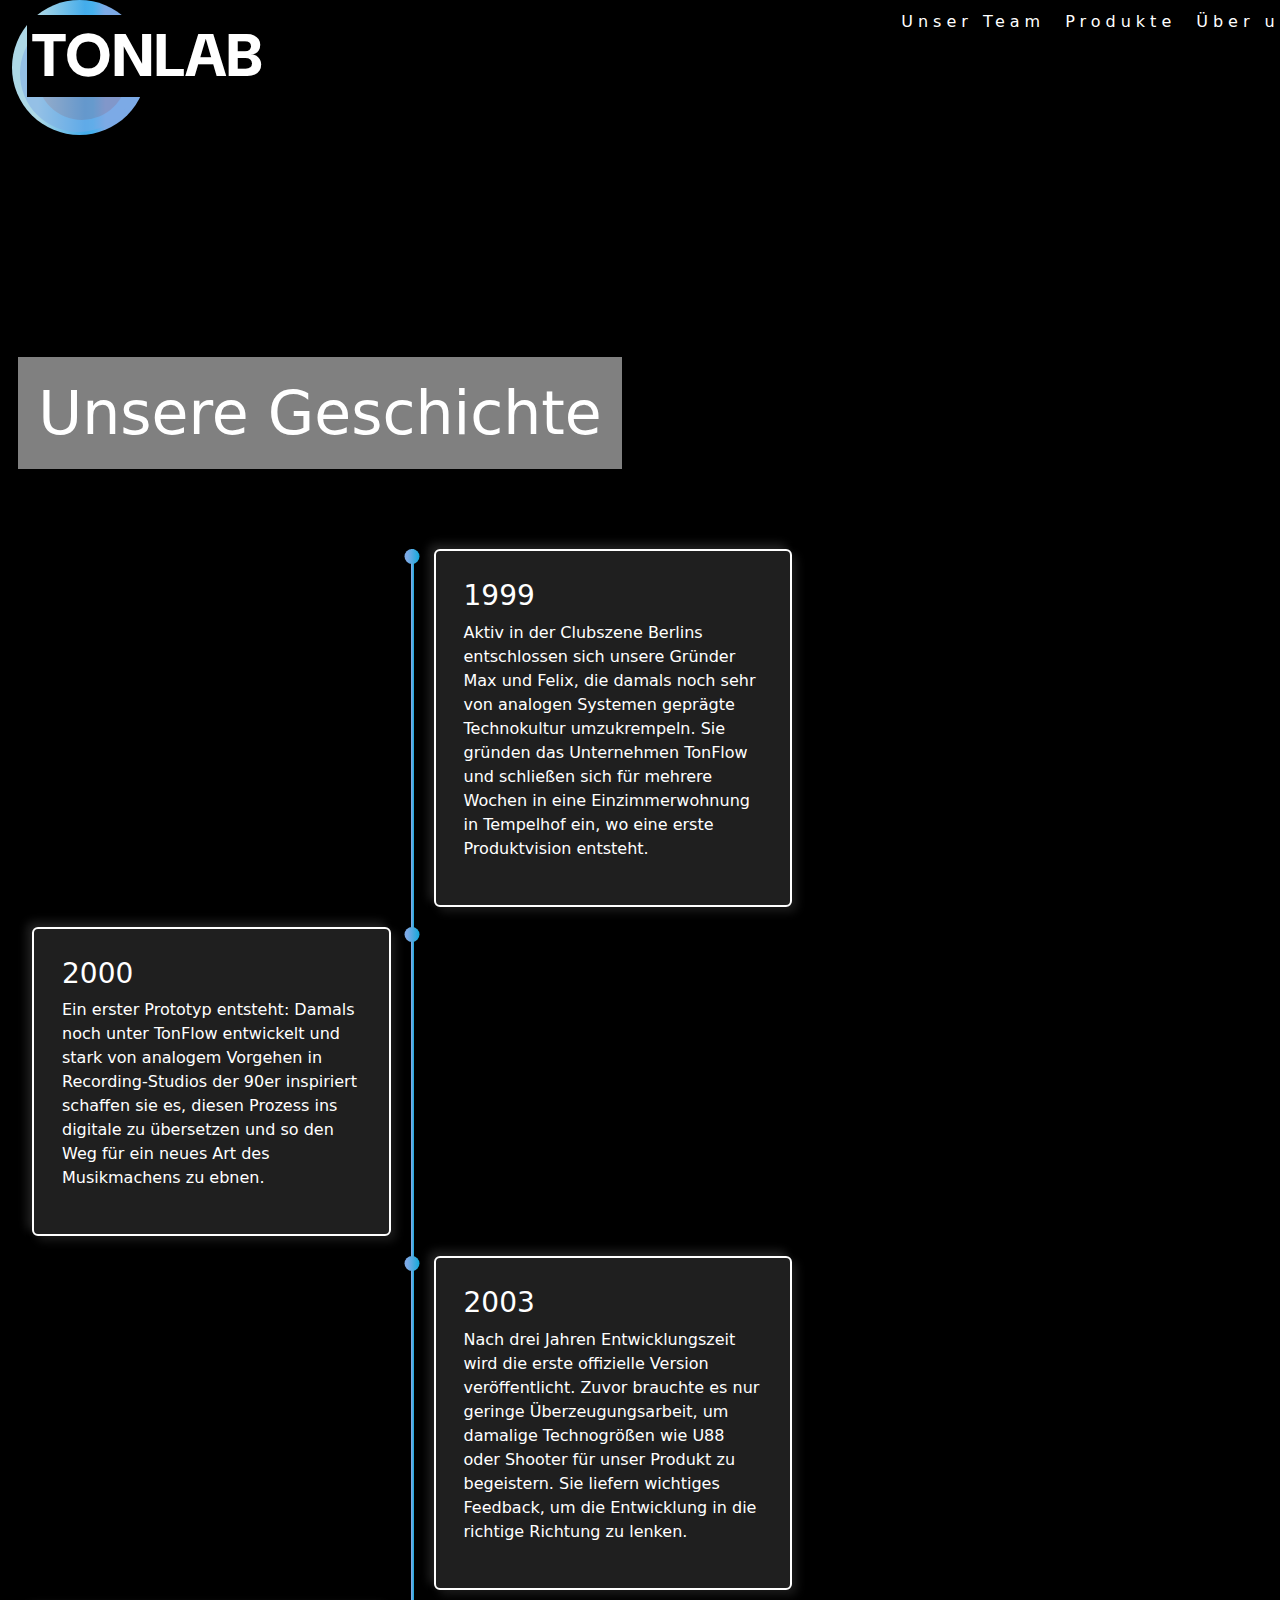
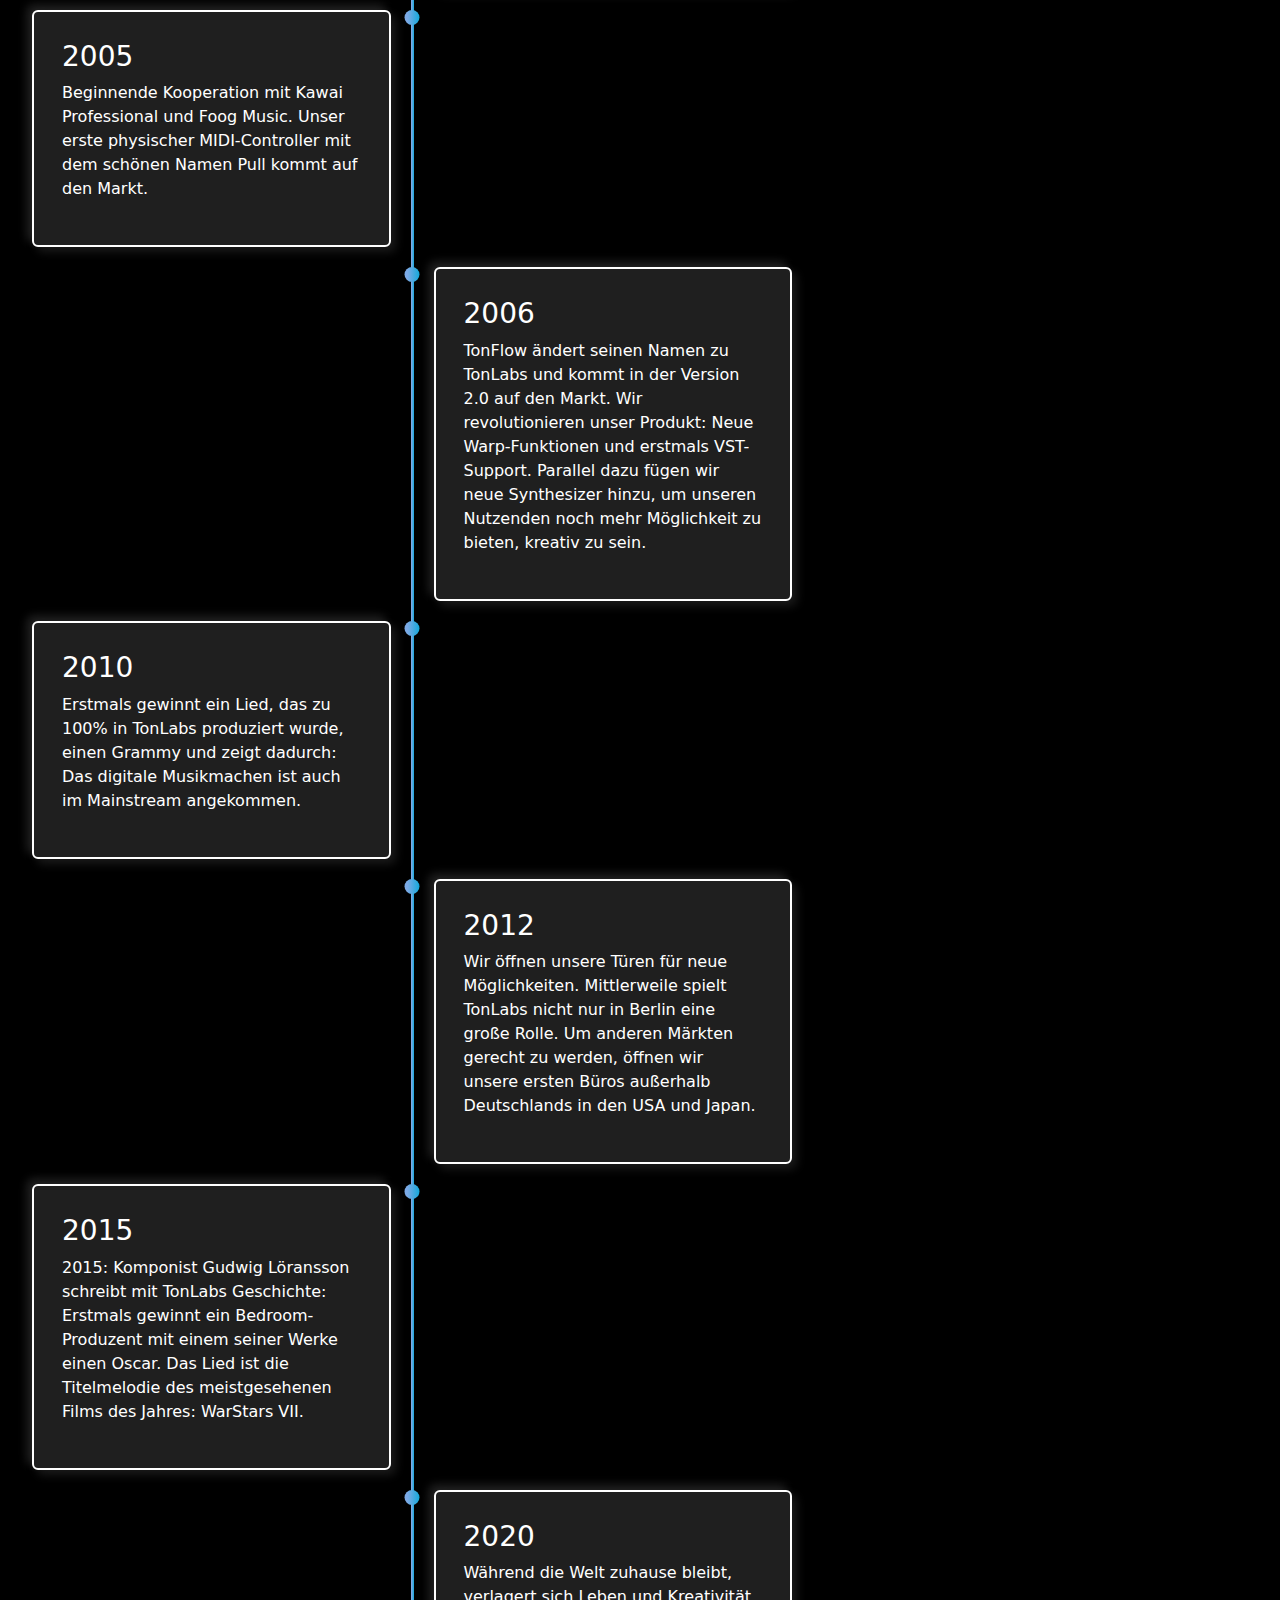
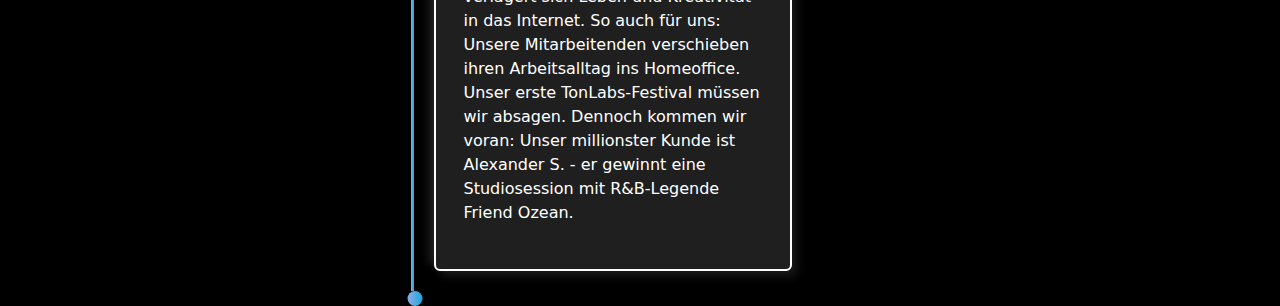
==== geschichte.html @ f63707c1 "Initial commit" ====
<!DOCTYPE html>
<html lang="en">
<head>
    <meta charset="UTF-8">
    <meta name="viewport" content="width=device-width, initial-scale=1.0">
    <link rel="stylesheet" href="css/style.css">
    <link rel="stylesheet" href="css/style2.css">
    <link href="https://cdn.jsdelivr.net/npm/bootstrap@5.3.3/dist/css/bootstrap.min.css" rel="stylesheet" integrity="sha384-QWTKZyjpPEjISv5WaRU9OFeRpok6YctnYmDr5pNlyT2bRjXh0JMhjY6hW+ALEwIH" crossorigin="anonymous">
    <link rel="preconnect" href="https://fonts.googleapis.com">
    <link rel="preconnect" href="https://fonts.gstatic.com" crossorigin>
    <link href="https://fonts.googleapis.com/css2?family=DM+Sans:ital,opsz,wght@0,9..40,100..1000;1,9..40,100..1000&display=swap" rel="stylesheet">
    <title>Firmenhistorie</title>
</head>
<body>
    <div class="container-fluid">
        <div class="row">
            <div class="col-12" id="header-container">
                <div class="nav-div">
                    <div class="logo1">
                        <div class="logo2">
                            <div class="logo3">
                            </div>
                        </div>
                    </div>
                </div>
                <h1 class="tonlab" id="tonlab1" role="button">TONLAB</h1>
                <script>
                    document.getElementById('tonlab1').addEventListener('click', function () {
                        window.location.href = 'index.html';
                    });
                </script>
                <div class="img-container">
                    <nav class="navbar navbar-expand-lg navbar-light" id="nav1">
                        <button class="navbar-toggler" type="button" data-toggle="collapse" data-target="#navbarSupportedContent" aria-controls="navbarSupportedContent" aria-expanded="false" aria-label="Toggle navigation">
                            <span class="navbar-toggler-icon"></span>
                        </button>
                        <div class="collapse navbar-collapse" id="navbarSupportedContent">
                            <ul class="navbar-nav mr-auto">
                                <li class="nav-item active" style="background-color: transparent;">
                                    <a class="nav-link" href="team.html">Unser Team</a>
                                </li>
                                <li class="nav-item">
                                    <a class="nav-link" href="produkte.html">Produkte</a>
                                </li>
                                <li class="nav-item">
                                    <a class="nav-link" href="ueberuns.html">Über uns</a>
                                </li>
                            </ul>
                        </div>
                    </nav>
                </div>
            </div>
        </div>
        <div class="row">
            <div class="col-md-6" style="border: 2px solid black;">
                <div class="intro-div">
                    <h1 class="head1">Unsere Geschichte </h1>
                </div>
            </div>
            <div class="col-md-6">
            </div>
        </div>
        <section class="design-section">
            <div class="timeline">
                <div class="timeline-empty"></div>
                <div class="timeline-middle">
                    <div class="timeline-circle"></div>
                </div>
                <div class="timeline-component timeline-content">
                    <h3>1999</h3>
                    <p>Aktiv in der Clubszene Berlins entschlossen sich unsere Gründer Max und Felix, die damals noch sehr von analogen Systemen geprägte Technokultur umzukrempeln. Sie gründen das Unternehmen TonFlow und schließen sich für mehrere Wochen in eine Einzimmerwohnung in Tempelhof ein, wo eine erste Produktvision entsteht.</p>
                    <div class="additional-content">
                       
                        <img src="geschichte/kipras-streimikis-U2fPDs0_2iI-unsplash.jpg" alt="HTML Image">
                    </div>
                </div>
                <div class="timeline-component timeline-content">
                    <h3>2000</h3>
                    <p>Ein erster Prototyp entsteht: Damals noch unter TonFlow entwickelt und stark von analogem Vorgehen in Recording-Studios der 90er inspiriert schaffen sie es, diesen Prozess ins digitale zu übersetzen und so den Weg für ein neues Art des Musikmachens zu ebnen. </p>
                    <div class="additional-content">
                        
                        <img src="geschichte/amin-asbaghipour-wLJqFMTQfa0-unsplash.jpg" alt="">
                    </div>
                </div>
                <div class="timeline-middle">
                    <div class="timeline-circle"></div>
                </div>
                <div class="timeline-empty"></div>
                <div class="timeline-empty"></div>
                <div class="timeline-middle">
                    <div class="timeline-circle"></div>
                </div>
                <div class="timeline-component timeline-content">
                    <h3>2003</h3>
                    <p>Nach drei Jahren Entwicklungszeit wird die erste offizielle Version veröffentlicht. Zuvor brauchte es nur geringe Überzeugungsarbeit, um damalige Technogrößen wie U88 oder Shooter für unser Produkt zu begeistern. Sie liefern wichtiges Feedback, um die Entwicklung in die richtige Richtung zu lenken.</p>
                    <div class="additional-content">
                       
                        <img src="geschichte/caught-in-joy-blzNr-loZcM-unsplash.jpg" alt="">
                    </div>
                </div>
                <div class="timeline-component timeline-content">
                    <h3>2005</h3>
                    <p>Beginnende Kooperation mit Kawai Professional und Foog Music. Unser erste physischer MIDI-Controller mit dem schönen Namen Pull kommt auf den Markt.</p>
                    <div class="additional-content">
                       
                        <img src="geschichte/Screenshot 2024-07-14 165521.png" alt="">
                    </div>
                </div>
                <div class="timeline-middle">
                    <div class="timeline-circle"></div>
                </div>
                <div class="timeline-empty"></div>
                <div class="timeline-empty"></div>
                <div class="timeline-middle">
                    <div class="timeline-circle"></div>
                </div>
                <div class="timeline-component timeline-content">
                    <h3>2006</h3>
                    <p>TonFlow ändert seinen Namen zu TonLabs und kommt in der Version 2.0 auf den Markt. Wir revolutionieren unser Produkt: Neue Warp-Funktionen und erstmals VST-Support. Parallel dazu fügen wir neue Synthesizer hinzu, um unseren Nutzenden noch mehr Möglichkeit zu bieten, kreativ zu sein.</p>
                    <div class="additional-content">
                       
                        <img src="geschichte/techivation-QkYp37lEc-o-unsplash.jpg" alt="">
                    </div>
                </div>
                <div class="timeline-component timeline-content">
                    <h3>2010</h3>
                    <p>Erstmals gewinnt ein Lied, das zu 100% in TonLabs produziert wurde, einen Grammy und zeigt dadurch: Das digitale Musikmachen ist auch im Mainstream angekommen.</p>
                    <div class="additional-content">
                        
                        <img src="geschichte/de-von-wellesley-bHhwiNSfSQw-unsplash.jpg" alt="">
                    </div>
                </div>
                <div class="timeline-middle">
                    <div class="timeline-circle"></div>
                </div>
                <div class="timeline-empty"></div>
                <div class="timeline-empty"></div>
                <div class="timeline-middle">
                    <div class="timeline-circle"></div>
                </div>
                <div class="timeline-component timeline-content">
                    <h3>2012</h3>
                    <p>Wir öffnen unsere Türen für neue Möglichkeiten. Mittlerweile spielt TonLabs nicht nur in Berlin eine große Rolle. Um anderen Märkten gerecht zu werden, öffnen wir unsere ersten Büros außerhalb Deutschlands in den USA und Japan.</p>
                    <div class="additional-content">
                      
                        <img src="geschichte/babak-habibi-hZyN1JsDOLk-unsplash.jpg" alt="">
                    </div>
                </div>
                <div class="timeline-component timeline-content">
                    <h3>2015</h3>
                    <p>2015: Komponist Gudwig Löransson schreibt mit TonLabs Geschichte: Erstmals gewinnt ein Bedroom-Produzent mit einem seiner Werke einen Oscar. Das Lied ist die Titelmelodie des meistgesehenen Films des Jahres: WarStars VII.</p>
                    <div class="additional-content">
                    
                        <img src="geschichte/cade-roberts-EpIUbeFrqwQ-unsplash.jpg" alt="">
                    </div>
                </div>
                <div class="timeline-middle">
                    <div class="timeline-circle"></div>
                </div>
                <div class="timeline-empty"></div>
                <div class="timeline-empty"></div>
                <div class="timeline-middle">
                    <div class="timeline-circle"></div>
                </div>
                <div class="timeline-component timeline-content">
                    <h3>2020</h3>
                    <p>Während die Welt zuhause bleibt, verlagert sich Leben und Kreativität in das Internet. So auch für uns: Unsere Mitarbeitenden verschieben ihren Arbeitsalltag ins Homeoffice. Unser erste TonLabs-Festival müssen wir absagen. Dennoch kommen wir voran: Unser millionster Kunde ist Alexander S. - er gewinnt eine Studiosession mit R&B-Legende Friend Ozean.</p>
                    <div class="additional-content">
                    
                        <img src="geschichte/Screenshot 2024-07-14 170505.png" alt="">
                    </div>
                </div>

                <div class="timeline-empty"></div>
                <div class="timeline-empty"></div>
                <div class="timeline-middle">
                    <div class="timeline-circle"></div>
                </div>
            </div>
        </section>
    </div>
    <script src="https://cdn.jsdelivr.net/npm/bootstrap@5.3.3/dist/js/bootstrap.bundle.min.js" integrity="sha384-YvpcrYf0tY3lHB60NNkmXc5s9fDVZLESaAA55NDzOxhy9GkcIdslK1eN7N6jIeHz" crossorigin="anonymous"></script>
</body>
</html>
---- css/style.css ----
html,
body {
  margin: 0;
  padding: 0;
  height: 100%;
}

.container-fluid {
  position: relative;
  z-index: 1;
  height: 100%;
}

.video-container {
  position: fixed;
  top: 0;
  left: 0;
  width: 100%;
  height: 100%;
  overflow: hidden;
  z-index: -1;
}

#background-video {
  position: absolute;
  top: 50%;
  left: 50%;
  width: 100%;
  height: 100%;
  transform: translate(-50%, -50%);
  object-fit: cover;
}

.logo1 {
  position: relative;
  height: 15vh;
  width: 15vh;
  background: rgb(173, 216, 230);
  background: linear-gradient(
    90deg,
    rgba(173, 216, 230, 1) 19%,
    rgba(68, 172, 235, 1) 54%,
    rgba(71, 177, 237, 1) 60%,
    rgba(124, 170, 230, 1) 69%
  );
  border-radius: 50%;
  display: flex;
  justify-content: center;
}

.logo2 {
  height: 13vh;
  width: 13vh;
  border-radius: 50%;
  background-color: #7caae6;
  opacity: 50%;
  position: absolute;
  top: 15px;
  right: 10px;
}

.logo3 {
  height: 10vh;
  width: 10vh;
  border-radius: 50%;
  background-color: #a03333;
  opacity: 30%;
  position: absolute;
  top: 15px;
  right: 10px;
}

.tonlab {
  position: absolute;
  top: 0px;
  width: auto;
  margin: 15px;
  padding: 5px;
  color: white;
  font-family: "DM Sans", sans-serif;
  font-weight: 900;
  font-size: 60px;
  background-color: black;
  -webkit-animation: tracking-in-expand 1s cubic-bezier(0.25, 0.46, 0.45, 0.94)
    both;
  animation: tracking-in-expand 1s cubic-bezier(0.25, 0.46, 0.45, 0.94) both;
}

.tonlab:hover {
  background-color: rgb(0, 0, 0);
  border-radius: 10px;
  color: rgb(173, 216, 230);
  cursor: pointer;
}

.img-fluid {
  width: 80vh;
}

.img-container {
  display: inline-block;
  width: auto;
  height: 50px;
  position: relative;
  top: -15vh;
  left: 70%;
}

#header-style {
  display: block;
  width: 100%; /* Make the image take up the full width of its container */
}

.button-56 {
  font-family: "DM Sans", sans-serif;
  cursor: pointer;
  font-size: 20px;
  padding-left: 20px;
  padding-right: 20px;
  padding-top: 5px;
  padding-bottom: 5px;
  background-color: white !important;
  border: 0px solid white !important;
  font-weight: 600;
}

.button-56:hover {
  outline: 0;
  border-bottom-left-radius: 15px;
  font-weight: 500;
}

#nav1 {
  margin-top: 0px;
  padding-top: 0px;
}

.nav-link {
  letter-spacing: 5px;
  margin: 2px;
  color: white !important;
  font-weight: 500 !important;
}

.nav-link:hover {
  color: white !important;
  background-color: #7caae6;
  border-bottom-left-radius: 10px;
  border-top-right-radius: 10px;
  transition: 0.3s;
}


.txt-div {
  width: auto;
  text-align: center;
}

.txt {
  color: rgb(0, 0, 0);
  font-family: "DM Sans", sans-serif;
  font-weight: 900;
  font-size: 60px;
  margin-top: 150px;
  -webkit-animation: tracking-in-expand 1s cubic-bezier(0.25, 0.46, 0.45, 0.94)
    both;
  animation: tracking-in-expand 1s cubic-bezier(0.25, 0.46, 0.45, 0.94) both;
}

.text > p {
  background: rgb(0, 0, 0);
  background: radial-gradient(
    circle,
    rgba(0, 0, 0, 1) 0%,
    rgba(26, 26, 26, 1) 17%,
    rgba(32, 32, 32, 1) 27%,
    rgba(74, 73, 73, 1) 60%,
    rgba(23, 23, 23, 1) 100%,
    rgba(28, 28, 28, 1) 100%,
    rgba(255, 255, 255, 1) 100%,
    rgba(124, 170, 230, 1) 100%
  );
  margin-top: 60px;
  padding: 80px;
}

#header-container,
.txt-div {
  position: relative;
  z-index: 1;
}

.txt-div {
  margin-top: 200px;
  text-align: center;
}

#cto-btn {
margin-top: 50px;
  height: 60px;
  width: 300px;
  background-color: #7caae6;
}

@-webkit-keyframes tracking-in-expand {
  0% {
    letter-spacing: -0.5em;
    opacity: 0;
  }
}
---- css/style2.css ----
.container-fluid {
  background-color: #000000;
 
}




html {
  scroll-behavior: smooth;
 background-color: black
}



.design {
display: flex;
align-items: center;
justify-content: center;

}

.design-section {

}


.timeline {
width: 80%;
height: auto;
max-width: 800px;
margin: 0 auto;
display: flex;
flex-direction: column;
margin-right: 1000px;

}
.timeline-content {
position: relative; /* Make the element relative to position the pseudo-element */
padding: 20px;
background: #1f1f1f;
-webkit-box-shadow: 5px 5px 10px #1a1a1a, -5px -5px 10px #242424;
        box-shadow: 5px 5px 10px #1a1a1a, -5px -5px 10px #242424;
border-radius: 5px;
color: white;
padding: 1.75rem;

overflow-wrap: break-word !important;
margin: 1rem;
margin-bottom: 20px;
border-radius: 6px;


}

.timeline-component {
border: 2px solid white;

}

.timeline-content::before {
content: "";
position: absolute;
top: 0;
left: 0;
right: 0;
bottom: 0;
background-image: linear-gradient(45deg, #266880, #1C4E7B, #091970);
border-radius: 6px;
opacity: 0;
transition: opacity 0.4s ease;
z-index: 1; /* Ensure the pseudo-element is behind the content */

}

.timeline-content:hover::before {
opacity: 1;
}

.timeline-content h3, .timeline-content p {
position: relative;
z-index: 2; /* Ensure the content is above the pseudo-element */
}

.additional-content {
display: none; /* Hide additional content by default */
position: relative;
z-index: 2;
margin-top: 20px;
}

.timeline-content img {
max-width: 100%; /* Ensure images are responsive */
height: auto;
border-radius: 6px;


}

.timeline-content {
overflow: hidden; /* Ensure content stays within the div */
transition: transform 2s ease; /* Slow transition for size increase */
}

.timeline-content:hover {
transform: scale(1.1); /* Increase size on hover */
}

.timeline-content:hover .additional-content {
display: block; /* Reveal additional content on hover */
}




.timeline-component {
margin: 0px 20px 20px 20px;
}

@media screen and (min-width: 768px) {
.timeline {
  display: grid;
  grid-template-columns: 1fr 3px 1fr;
}
.timeline-middle {
  position: relative;
  background-image: linear-gradient(90deg,  #7caae6 19%, #14A9DB 100%);
  width: 3px;
  height: 100%;
}
.main-middle {
  opacity: 0;
}
.timeline-circle {
  position: absolute;
  top: 0;
  left: 50%;
  width: 15px;
  height: 15px;
  border-radius: 50%;
  box-shadow: 2px;
  background-image: linear-gradient(90deg, #7caae6 19%, #14A9DB 100%);
  -webkit-transform: translateX(-50%);
          transform: translateX(-50%);
}
}




.intro-div {
  height: 40vh;
position: relative;
display: flex;
justify-content: center;
align-items: center;
}

.head1 {
  background-color: grey;
  color: white;
  font-size: 60px;
 text-align: center;
position:relative;
top: 50px;
padding: 20px;








}
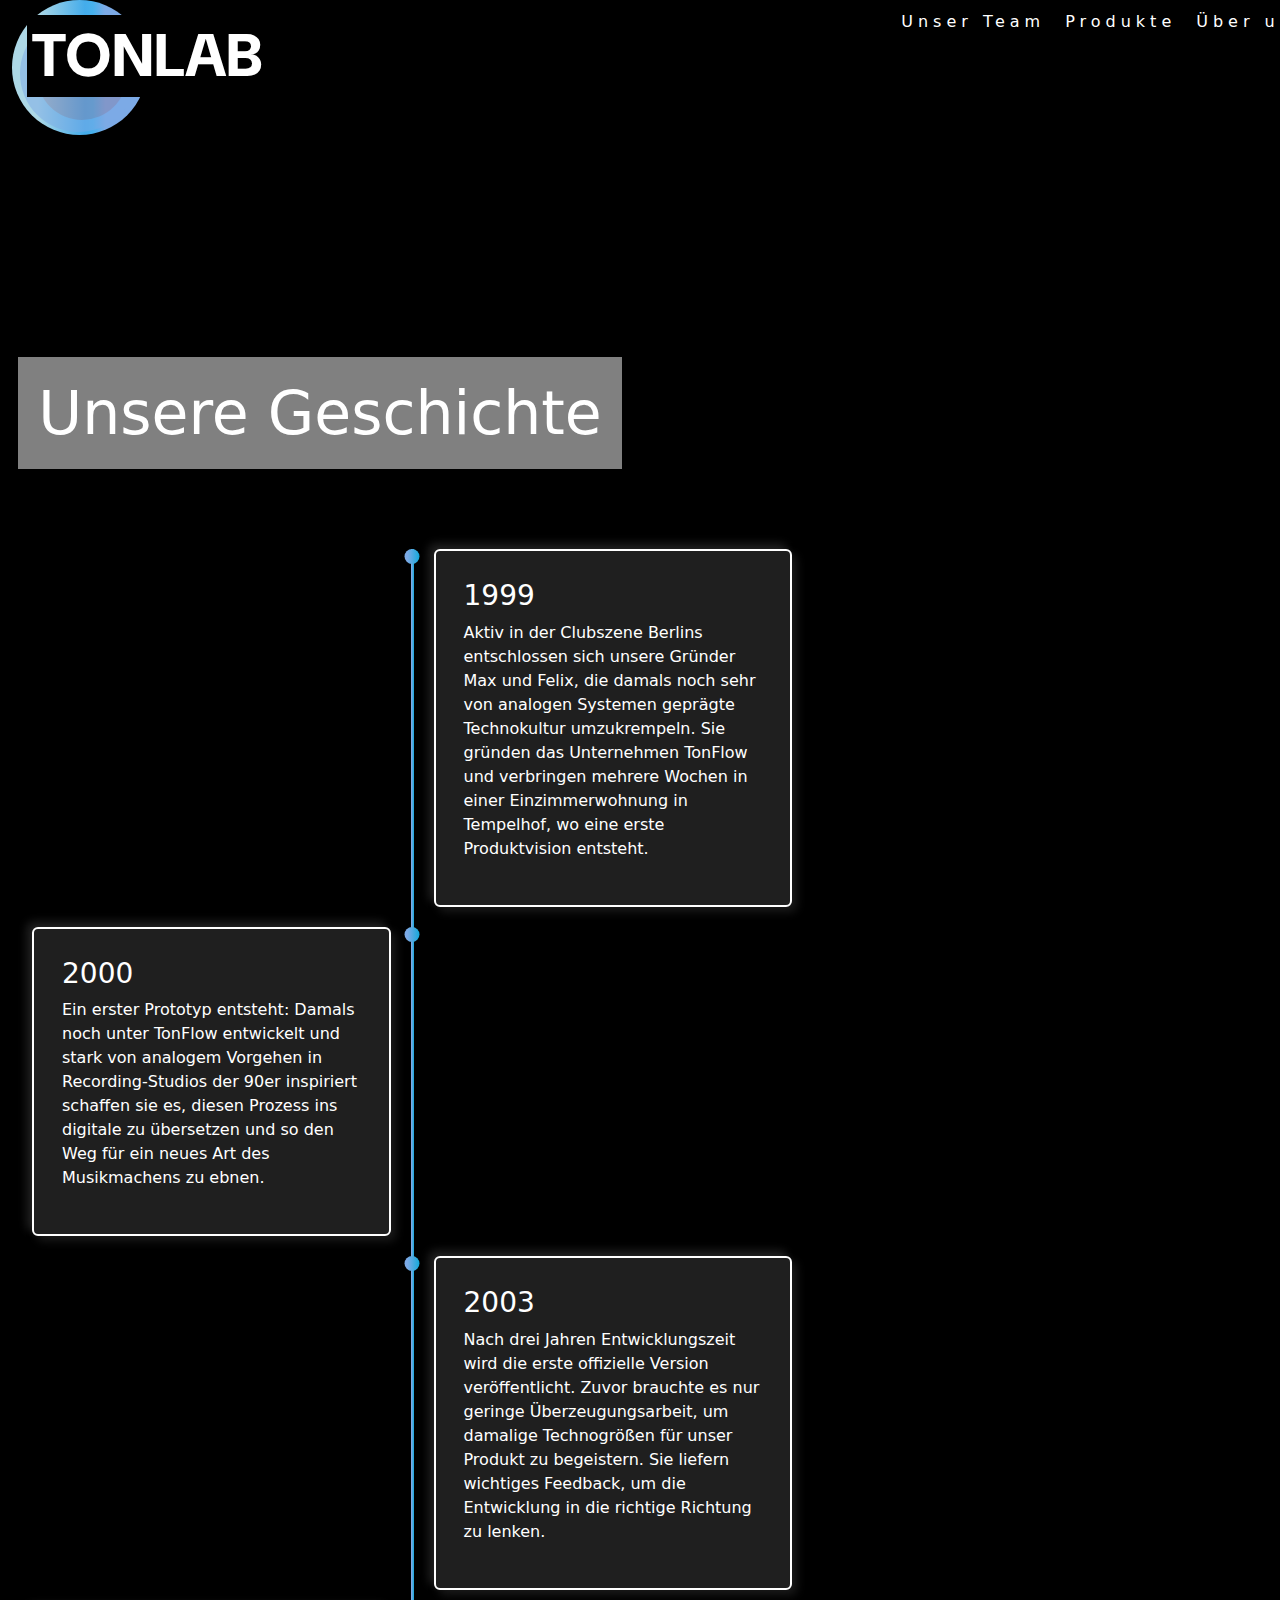
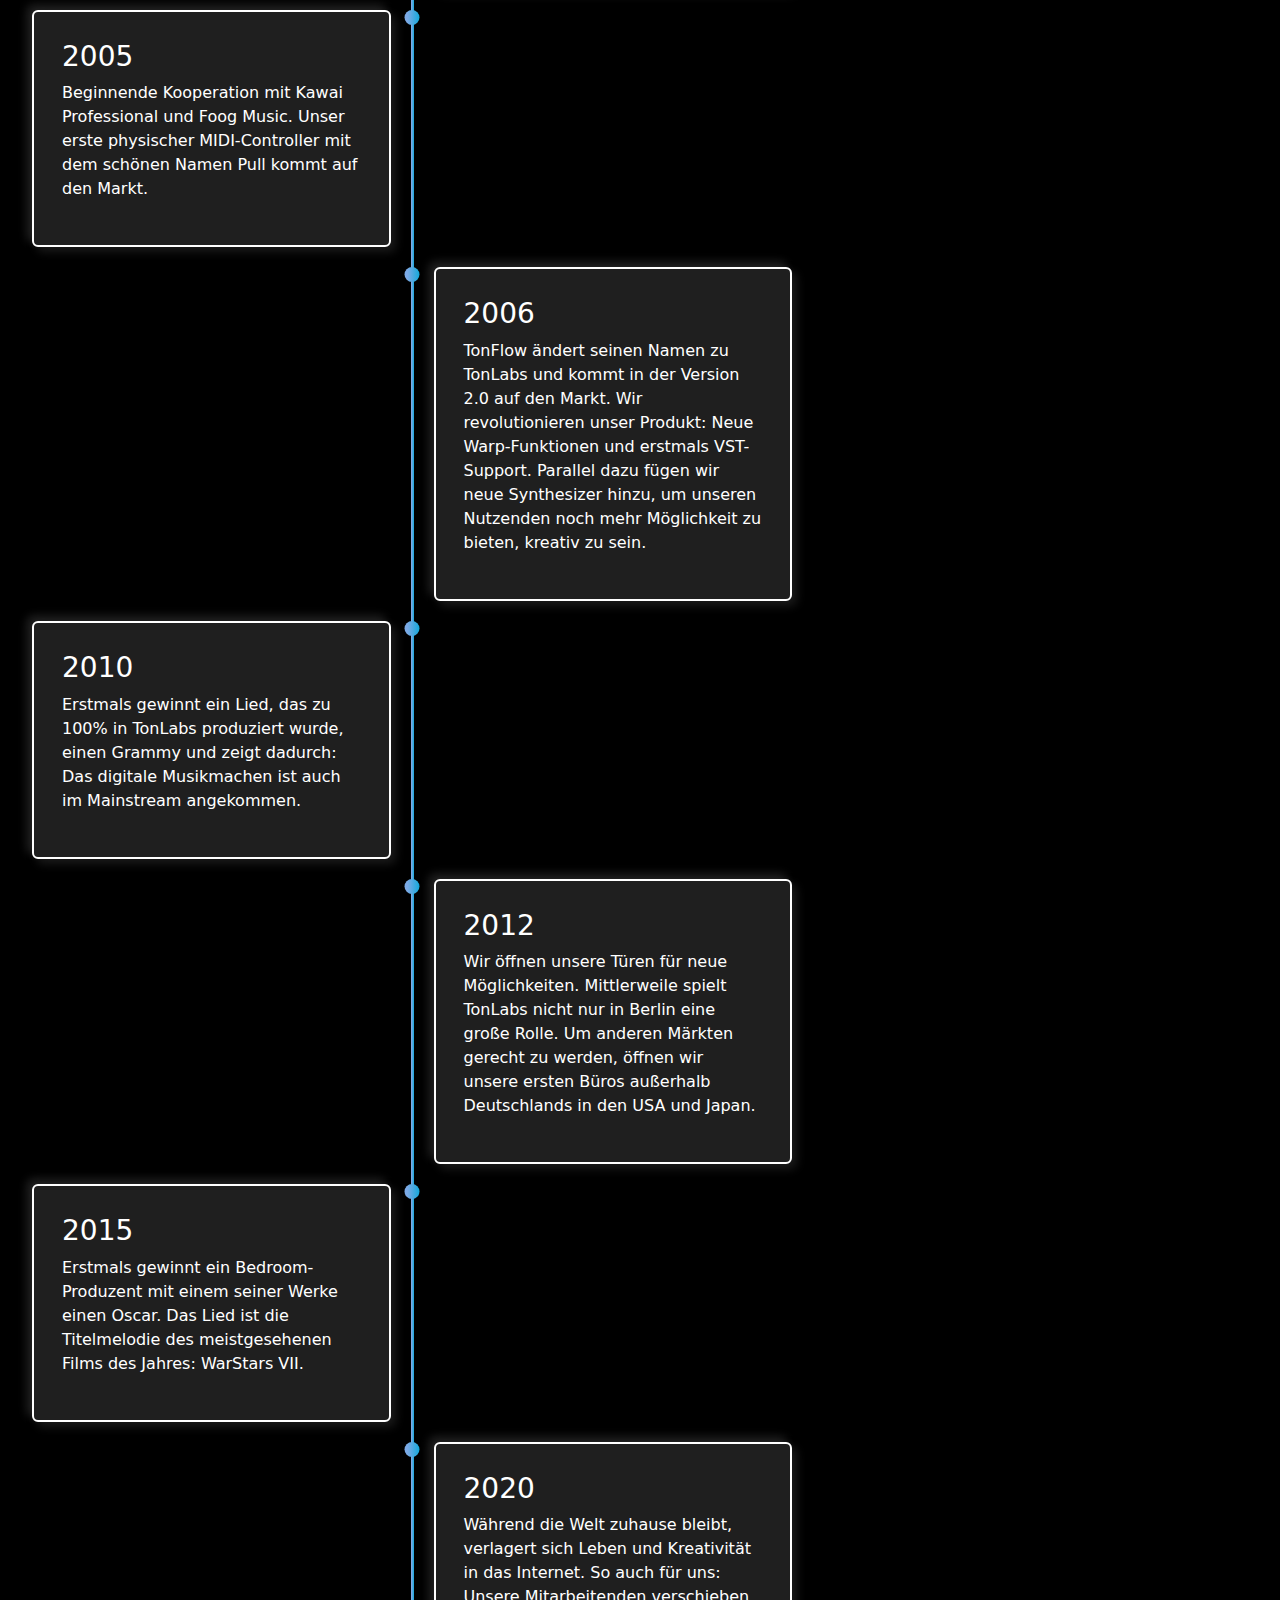
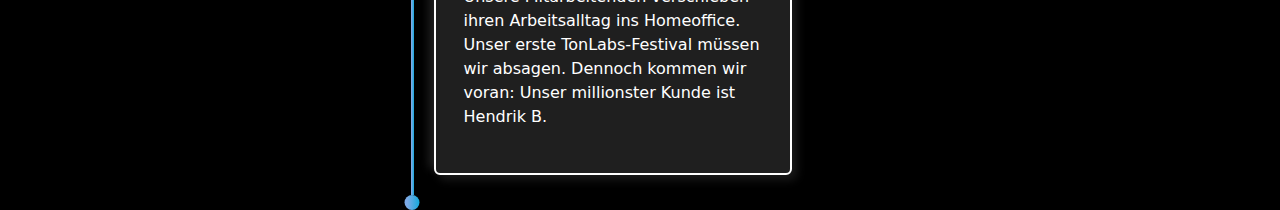
==== commit f0b6c581: "initial commit" ====
--- a/geschichte.html
+++ b/geschichte.html
@@ -9,7 +9,7 @@
     <link rel="preconnect" href="https://fonts.googleapis.com">
     <link rel="preconnect" href="https://fonts.gstatic.com" crossorigin>
     <link href="https://fonts.googleapis.com/css2?family=DM+Sans:ital,opsz,wght@0,9..40,100..1000;1,9..40,100..1000&display=swap" rel="stylesheet">
-    <title>Firmenhistorie</title>
+    <title>Unsere Geschichte</title>
 </head>
 <body>
     <div class="container-fluid">
@@ -68,7 +68,7 @@
                 </div>
                 <div class="timeline-component timeline-content">
                     <h3>1999</h3>
-                    <p>Aktiv in der Clubszene Berlins entschlossen sich unsere Gründer Max und Felix, die damals noch sehr von analogen Systemen geprägte Technokultur umzukrempeln. Sie gründen das Unternehmen TonFlow und schließen sich für mehrere Wochen in eine Einzimmerwohnung in Tempelhof ein, wo eine erste Produktvision entsteht.</p>
+                    <p>Aktiv in der Clubszene Berlins entschlossen sich unsere Gründer Max und Felix, die damals noch sehr von analogen Systemen geprägte Technokultur umzukrempeln. Sie gründen das Unternehmen TonFlow und verbringen mehrere Wochen in einer Einzimmerwohnung in Tempelhof, wo eine erste Produktvision entsteht.</p>
                     <div class="additional-content">
                        
                         <img src="geschichte/kipras-streimikis-U2fPDs0_2iI-unsplash.jpg" alt="HTML Image">
@@ -92,7 +92,7 @@
                 </div>
                 <div class="timeline-component timeline-content">
                     <h3>2003</h3>
-                    <p>Nach drei Jahren Entwicklungszeit wird die erste offizielle Version veröffentlicht. Zuvor brauchte es nur geringe Überzeugungsarbeit, um damalige Technogrößen wie U88 oder Shooter für unser Produkt zu begeistern. Sie liefern wichtiges Feedback, um die Entwicklung in die richtige Richtung zu lenken.</p>
+                    <p>Nach drei Jahren Entwicklungszeit wird die erste offizielle Version veröffentlicht. Zuvor brauchte es nur geringe Überzeugungsarbeit, um damalige Technogrößen für unser Produkt zu begeistern. Sie liefern wichtiges Feedback, um die Entwicklung in die richtige Richtung zu lenken.</p>
                     <div class="additional-content">
                        
                         <img src="geschichte/caught-in-joy-blzNr-loZcM-unsplash.jpg" alt="">
@@ -148,7 +148,7 @@
                 </div>
                 <div class="timeline-component timeline-content">
                     <h3>2015</h3>
-                    <p>2015: Komponist Gudwig Löransson schreibt mit TonLabs Geschichte: Erstmals gewinnt ein Bedroom-Produzent mit einem seiner Werke einen Oscar. Das Lied ist die Titelmelodie des meistgesehenen Films des Jahres: WarStars VII.</p>
+                    <p>Erstmals gewinnt ein Bedroom-Produzent mit einem seiner Werke einen Oscar. Das Lied ist die Titelmelodie des meistgesehenen Films des Jahres: WarStars VII.</p>
                     <div class="additional-content">
                     
                         <img src="geschichte/cade-roberts-EpIUbeFrqwQ-unsplash.jpg" alt="">
@@ -164,7 +164,7 @@
                 </div>
                 <div class="timeline-component timeline-content">
                     <h3>2020</h3>
-                    <p>Während die Welt zuhause bleibt, verlagert sich Leben und Kreativität in das Internet. So auch für uns: Unsere Mitarbeitenden verschieben ihren Arbeitsalltag ins Homeoffice. Unser erste TonLabs-Festival müssen wir absagen. Dennoch kommen wir voran: Unser millionster Kunde ist Alexander S. - er gewinnt eine Studiosession mit R&B-Legende Friend Ozean.</p>
+                    <p>Während die Welt zuhause bleibt, verlagert sich Leben und Kreativität in das Internet. So auch für uns: Unsere Mitarbeitenden verschieben ihren Arbeitsalltag ins Homeoffice. Unser erste TonLabs-Festival müssen wir absagen. Dennoch kommen wir voran: Unser millionster Kunde ist Hendrik B.</p>
                     <div class="additional-content">
                     
                         <img src="geschichte/Screenshot 2024-07-14 170505.png" alt="">
@@ -172,7 +172,7 @@
                 </div>
 
                 <div class="timeline-empty"></div>
-                <div class="timeline-empty"></div>
+               
                 <div class="timeline-middle">
                     <div class="timeline-circle"></div>
                 </div>
--- a/css/style.css
+++ b/css/style.css
@@ -108,7 +108,7 @@
 
 #header-style {
   display: block;
-  width: 100%; /* Make the image take up the full width of its container */
+  width: 100%; 
 }
 
 .button-56 {
--- a/css/style2.css
+++ b/css/style2.css
@@ -36,7 +36,7 @@
 
 }
 .timeline-content {
-position: relative; /* Make the element relative to position the pseudo-element */
+position: relative; 
 padding: 20px;
 background: #1f1f1f;
 -webkit-box-shadow: 5px 5px 10px #1a1a1a, -5px -5px 10px #242424;
@@ -69,7 +69,7 @@
 border-radius: 6px;
 opacity: 0;
 transition: opacity 0.4s ease;
-z-index: 1; /* Ensure the pseudo-element is behind the content */
+z-index: 1; 
 
 }
 
@@ -79,18 +79,18 @@
 
 .timeline-content h3, .timeline-content p {
 position: relative;
-z-index: 2; /* Ensure the content is above the pseudo-element */
+z-index: 2; 
 }
 
 .additional-content {
-display: none; /* Hide additional content by default */
+display: none; 
 position: relative;
 z-index: 2;
 margin-top: 20px;
 }
 
 .timeline-content img {
-max-width: 100%; /* Ensure images are responsive */
+max-width: 100%; 
 height: auto;
 border-radius: 6px;
 
@@ -98,16 +98,16 @@
 }
 
 .timeline-content {
-overflow: hidden; /* Ensure content stays within the div */
-transition: transform 2s ease; /* Slow transition for size increase */
+overflow: hidden; 
+transition: transform 2s ease; 
 }
 
 .timeline-content:hover {
-transform: scale(1.1); /* Increase size on hover */
+transform: scale(1.1); 
 }
 
 .timeline-content:hover .additional-content {
-display: block; /* Reveal additional content on hover */
+display: block; 
 }
 
 
